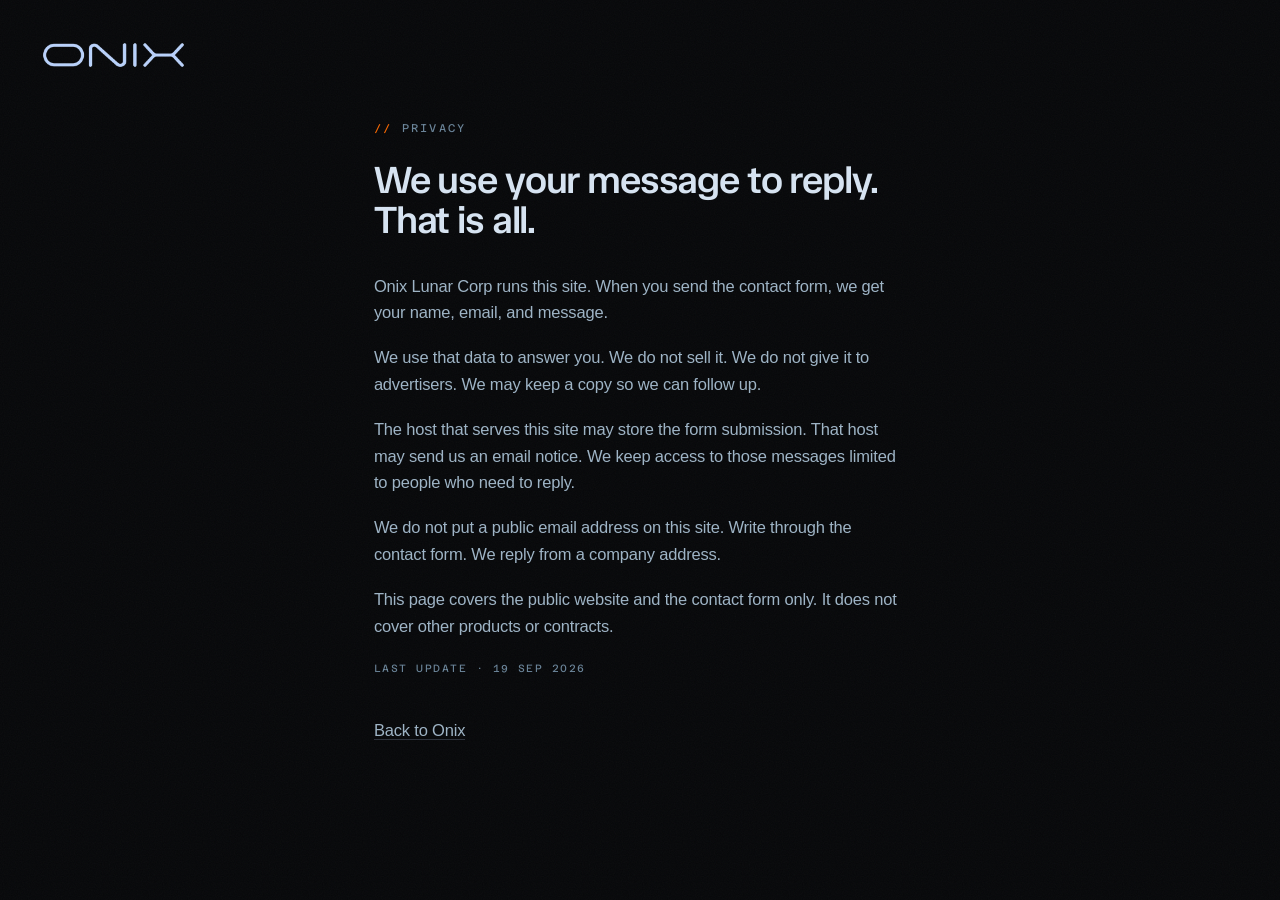
==== privacy.html @ 610a6900 "Initial Onix public site." ====
<!doctype html>
<html lang="en">
<head>
<meta charset="utf-8" />
<meta name="viewport" content="width=device-width, initial-scale=1" />
<title>Privacy — Onix Lunar Corp</title>
<meta name="description" content="How Onix Lunar Corp handles contact-form messages." />
<meta name="theme-color" content="#07080a" />
<link rel="icon" href="assets/favicon.svg" type="image/svg+xml" />
<link rel="icon" href="assets/favicon-32.png" type="image/png" sizes="32x32" />
<link rel="apple-touch-icon" href="assets/favicon-180.png" />
<link rel="preconnect" href="https://api.fontshare.com" />
<link rel="preconnect" href="https://cdn.fontshare.com" crossorigin />
<link rel="preconnect" href="https://fonts.googleapis.com" />
<link rel="preconnect" href="https://fonts.gstatic.com" crossorigin />
<link href="https://api.fontshare.com/v2/css?f[]=switzer@300,400&f[]=satoshi@400,500,700&display=swap" rel="stylesheet" />
<link href="https://fonts.googleapis.com/css2?family=Azeret+Mono:wght@400;500&family=TASA+Orbiter:wght@500;600;700&display=swap" rel="stylesheet" />
<link rel="stylesheet" href="styles.css" />
</head>
<body>

<div class="grain" aria-hidden="true"></div>

<a class="wordmark" href="index.html" aria-label="Onix Lunar Corp, home">
  <picture>
    <source type="image/webp" srcset="assets/onix-logo-header.webp" />
    <img class="wordmark-img" src="assets/onix-logo-header.png" width="470" height="96" alt="Onix" />
  </picture>
</a>

<main id="privacy" class="legal-page">
  <div class="legal-inner">
    <p class="section-index"><span>//</span> Privacy</p>
    <h1 class="section-title">We use your message to reply. That is all.</h1>

    <div class="legal-body">
      <p>
        Onix Lunar Corp runs this site. When you send the contact form, we get your name,
        email, and message.
      </p>
      <p>
        We use that data to answer you. We do not sell it. We do not give it to advertisers.
        We may keep a copy so we can follow up.
      </p>
      <p>
        The host that serves this site may store the form submission. That host may send us
        an email notice. We keep access to those messages limited to people who need to reply.
      </p>
      <p>
        We do not put a public email address on this site. Write through the contact form.
        We reply from a company address.
      </p>
      <p>
        This page covers the public website and the contact form only. It does not cover
        other products or contracts.
      </p>
      <p class="legal-updated">Last update · 19 Sep 2026</p>
    </div>

    <p class="legal-back">
      <a class="link-quiet" href="index.html">Back to Onix</a>
    </p>
  </div>
</main>

</body>
</html>
---- styles.css ----
/* Onix Lunar Corp — single-viewport landing */

:root {
  --bg: #07080a;
  --hair: rgba(188, 212, 255, 0.08);
  --hair-strong: rgba(188, 212, 255, 0.2);
  /* Icy blue stack — matches the lunar render / deck cools */
  --ink: #d7e4f2;
  --ink-dim: #9eb4c6;
  --ink-faint: #6a8499;
  --ice: #bcd4ff;
  --accent: #ff6a00;
  --sans: "Satoshi", "Avenir Next", "Segoe UI", sans-serif;
  --display: "TASA Orbiter", "Satoshi", sans-serif;
  --signal: "Switzer", "Satoshi", sans-serif;
  --mono: "Azeret Mono", ui-monospace, "Cascadia Mono", monospace;
  --gutter: clamp(18px, 3.5vw, 40px);
  --ease: cubic-bezier(0.16, 1, 0.3, 1);
}

*,
*::before,
*::after { box-sizing: border-box; }

html, body {
  height: 100%;
  margin: 0;
}

html {
  -webkit-text-size-adjust: 100%;
}

body.landing {
  overflow: hidden;
  background: var(--bg);
  color: var(--ink);
  font-family: var(--sans);
  font-size: 16.5px;
  font-weight: 400;
  line-height: 1.55;
  letter-spacing: -0.011em;
  font-feature-settings: "ss01" on, "ss03" on;
  -webkit-font-smoothing: antialiased;
  -moz-osx-font-smoothing: grayscale;
  text-rendering: optimizeLegibility;
}

img, svg { display: block; max-width: 100%; }
::selection { background: rgba(188, 212, 255, 0.22); color: #07080a; }
:focus-visible { outline: 1px solid var(--accent); outline-offset: 3px; }

.grain {
  position: fixed;
  inset: 0;
  z-index: 40;
  pointer-events: none;
  opacity: 0.038;
  background-image: url("data:image/svg+xml,%3Csvg xmlns='http://www.w3.org/2000/svg' width='160' height='160'%3E%3Cfilter id='n'%3E%3CfeTurbulence type='fractalNoise' baseFrequency='0.85' numOctaves='3' stitchTiles='stitch'/%3E%3C/filter%3E%3Crect width='160' height='160' filter='url(%23n)'/%3E%3C/svg%3E");
}

/* ── Logo — custom ONIX wordmark, far left ───────────────── */

.wordmark {
  position: fixed;
  top: var(--gutter);
  left: var(--gutter);
  z-index: 30;
  display: inline-flex;
  align-items: center;
  text-decoration: none;
  color: var(--ink);
}

.wordmark-img {
  display: block;
  height: clamp(22px, 2.6vw, 30px);
  width: auto;
  max-width: min(42vw, 220px);
}

/* ── Stage ───────────────────────────────────────────────── */

.stage {
  position: relative;
  display: flex;
  flex-direction: column;
  height: 100svh;
  height: 100dvh;
  isolation: isolate;
}

.hero-plate {
  position: absolute;
  inset: 0;
  z-index: -1;
}

.hero-plate img {
  width: 100%;
  height: 100%;
  object-fit: cover;
  object-position: 50% 42%;
}

.hero-plate::after {
  content: "";
  position: absolute;
  inset: 0;
  background:
    linear-gradient(to top, var(--bg) 0%, rgba(7, 8, 10, 0.72) 14%, rgba(7, 8, 10, 0.18) 48%, rgba(7, 8, 10, 0.38) 100%);
}

.dot-field {
  position: absolute;
  inset: 0;
  z-index: 0;
  pointer-events: none;
  opacity: 0.22;
  background-image: radial-gradient(circle, rgba(188, 212, 255, 0.55) 0.7px, transparent 0.8px);
  background-size: 28px 28px;
  background-position: 0 0;
  mask-image: radial-gradient(ellipse 70% 60% at 50% 45%, black 20%, transparent 75%);
  -webkit-mask-image: radial-gradient(ellipse 70% 60% at 50% 45%, black 20%, transparent 75%);
  animation: dot-breathe 9s ease-in-out infinite;
}

@keyframes dot-breathe {
  0%, 100% { opacity: 0.12; }
  50% { opacity: 0.28; }
}

.stage-copy {
  position: relative;
  z-index: 1;
  flex: 1;
  display: flex;
  flex-direction: column;
  align-items: center;
  justify-content: center;
  text-align: center;
  padding: calc(var(--gutter) + 48px) var(--gutter) 24px;
  animation: rise 0.9s var(--ease) both;
}

.stage-copy-inner {
  display: flex;
  flex-direction: column;
  align-items: center;
  width: fit-content;
  max-width: 100%;
}

.hero-title {
  margin: 0;
  font-family: var(--display);
  font-size: clamp(1.7rem, 4.6vw, 3.75rem);
  font-weight: 600;
  line-height: 1.08;
  letter-spacing: -0.02em;
  white-space: nowrap;
  color: var(--ink);
}

.hero-lede {
  /* width:0 / min-width:100% — wrap to title width; do not widen the block */
  margin: 22px 0 0;
  width: 0;
  min-width: 100%;
  font-family: var(--display);
  font-size: clamp(0.95rem, 1.15vw, 1.05rem);
  font-weight: 500;
  line-height: 1.55;
  color: var(--ink-dim);
  letter-spacing: -0.01em;
  animation: rise 0.9s var(--ease) 0.08s both;
}

.stage-copy .signal {
  margin-top: 36px;
  animation: rise 0.9s var(--ease) 0.16s both;
}

/* ── Metrics — single bottom row ─────────────────────────── */

.metrics {
  position: relative;
  z-index: 1;
  display: grid;
  grid-template-columns: repeat(4, minmax(0, 1fr));
  gap: 0;
  width: var(--band, min(720px, calc(100% - var(--gutter) * 2)));
  margin: 0 auto;
  padding: 0 0 calc(var(--gutter) + 4px);
  list-style: none;
  border-top: 1px solid var(--hair);
  animation: rise 0.9s var(--ease) 0.22s both;
}

.metrics li {
  min-width: 0;
  padding: 18px 14px 6px;
  border: 0;
  text-align: center;
}

.metrics li + li {
  border-left: 1px solid var(--hair);
}

.stat-label {
  display: block;
  font-family: var(--mono);
  font-size: 0.6rem;
  text-transform: uppercase;
  letter-spacing: 0.18em;
  color: var(--ink-faint);
}

.stat-value {
  display: block;
  margin-top: 8px;
  font-family: var(--display);
  font-size: clamp(1.4rem, 2.3vw, 1.95rem);
  font-weight: 600;
  letter-spacing: -0.03em;
  line-height: 1;
  font-variant-numeric: tabular-nums;
  color: var(--ice);
}

.stat-unit {
  display: block;
  margin-top: 7px;
  font-family: var(--mono);
  font-size: 0.6rem;
  text-transform: uppercase;
  letter-spacing: 0.14em;
  color: var(--ink-dim);
}

@keyframes rise {
  from { opacity: 0; transform: translateY(14px); }
  to { opacity: 1; transform: none; }
}

/* ── Signal CTA — crop marks, type only ──────────────────── */

.signal {
  --signal-line: 1px;
  --signal-ink: rgba(188, 212, 255, 0.55);
  position: relative;
  display: inline-flex;
  align-items: center;
  justify-content: center;
  margin: 0;
  padding: 18px 28px;
  border: 0;
  background: transparent;
  color: var(--ink);
  cursor: pointer;
}

.signal-frame {
  position: absolute;
  inset: 0;
  pointer-events: none;
}

.signal-frame .c {
  position: absolute;
  width: 11px;
  height: 11px;
  border-color: var(--signal-ink);
  border-style: solid;
  border-width: 0;
}

.signal-frame .tl { top: 0; left: 0; border-top-width: var(--signal-line); border-left-width: var(--signal-line); }
.signal-frame .tr { top: 0; right: 0; border-top-width: var(--signal-line); border-right-width: var(--signal-line); }
.signal-frame .bl { bottom: 0; left: 0; border-bottom-width: var(--signal-line); border-left-width: var(--signal-line); }
.signal-frame .br { bottom: 0; right: 0; border-bottom-width: var(--signal-line); border-right-width: var(--signal-line); }

/* Mid-edges: same 1px ink; length only changes */
.signal-frame .e {
  position: absolute;
  background: var(--signal-ink);
  transition: width 0.45s var(--ease), height 0.45s var(--ease);
}

.signal-frame .e.top,
.signal-frame .e.bottom {
  left: 50%;
  width: 0;
  height: var(--signal-line);
  transform: translateX(-50%);
}

.signal-frame .e.left,
.signal-frame .e.right {
  top: 50%;
  width: var(--signal-line);
  height: 0;
  transform: translateY(-50%);
}

.signal-frame .e.top { top: 0; }
.signal-frame .e.bottom { bottom: 0; }
.signal-frame .e.left { left: 0; }
.signal-frame .e.right { right: 0; }

.signal-label {
  position: relative;
  font-family: var(--signal);
  font-size: 0.82rem;
  font-weight: 300;
  letter-spacing: 0.22em;
  text-transform: uppercase;
  line-height: 1;
  color: var(--signal-ink);
  transition: color 0.3s var(--ease);
}

.signal:hover .signal-frame .e.top,
.signal:hover .signal-frame .e.bottom,
.signal:focus-visible .signal-frame .e.top,
.signal:focus-visible .signal-frame .e.bottom {
  width: calc(100% - 22px);
}

.signal:hover .signal-frame .e.left,
.signal:hover .signal-frame .e.right,
.signal:focus-visible .signal-frame .e.left,
.signal:focus-visible .signal-frame .e.right {
  height: calc(100% - 22px);
}

.signal:hover .signal-label,
.signal:focus-visible .signal-label {
  color: var(--ice);
}

.signal:focus-visible {
  outline: 1px solid var(--ice);
  outline-offset: 6px;
}

/* Form submit — quiet ice outline, shared system */
.button {
  display: inline-flex;
  align-items: center;
  gap: 11px;
  padding: 12px 20px;
  border: 1px solid rgba(188, 212, 255, 0.28);
  border-radius: 2px;
  background: rgba(188, 212, 255, 0.04);
  color: var(--ink);
  font-family: var(--sans);
  font-size: 0.9rem;
  font-weight: 500;
  letter-spacing: 0.02em;
  text-decoration: none;
  cursor: pointer;
  box-shadow: none;
  transition: color 0.3s var(--ease), border-color 0.3s var(--ease), background 0.3s var(--ease);
}

.button svg {
  width: 14px;
  height: 14px;
  fill: none;
  stroke: currentColor;
  stroke-width: 1.5;
  stroke-linecap: round;
  stroke-linejoin: round;
  transition: transform 0.35s var(--ease);
}

.button:hover {
  color: var(--ice);
  border-color: rgba(188, 212, 255, 0.55);
  background: rgba(188, 212, 255, 0.08);
  filter: none;
}

.button:hover svg { transform: translateX(3px); }
.button[disabled] { opacity: 0.55; cursor: default; }
.button-wide { width: 100%; justify-content: center; margin-top: 8px; }

/* ── Modal ───────────────────────────────────────────────── */

.modal[hidden] { display: none; }

.modal {
  position: fixed;
  inset: 0;
  z-index: 50;
  display: grid;
  place-items: center;
  padding: var(--gutter);
}

.modal-backdrop {
  position: absolute;
  inset: 0;
  border: 0;
  background: rgba(4, 5, 7, 0.72);
  backdrop-filter: blur(8px);
  cursor: pointer;
}

.modal-panel {
  position: relative;
  z-index: 1;
  width: min(420px, 100%);
  padding: 32px 28px 26px;
  background: #0c0e12;
  border: 1px solid var(--hair-strong);
  border-radius: 3px;
  box-shadow: 0 30px 80px rgba(0, 0, 0, 0.55);
  animation: modal-in 0.45s var(--ease);
}

@keyframes modal-in {
  from { opacity: 0; transform: translateY(10px) scale(0.98); }
  to { opacity: 1; transform: none; }
}

.modal-close {
  position: absolute;
  top: 14px;
  right: 14px;
  width: 32px;
  height: 32px;
  display: grid;
  place-items: center;
  border: 0;
  background: transparent;
  color: var(--ink-dim);
  cursor: pointer;
}

.modal-close svg {
  width: 14px;
  height: 14px;
  fill: none;
  stroke: currentColor;
  stroke-width: 1.6;
  stroke-linecap: round;
}

.modal-close:hover { color: var(--ink); }

.modal-panel h2 {
  margin: 0 28px 22px 0;
  font-size: 1.35rem;
  font-weight: 700;
  letter-spacing: -0.03em;
}

.hp { position: absolute; left: -9999px; }

.field { margin-bottom: 22px; }

.field label {
  display: block;
  margin-bottom: 8px;
  font-family: var(--mono);
  font-size: 0.64rem;
  text-transform: uppercase;
  letter-spacing: 0.18em;
  color: var(--ink-faint);
  transition: color 0.3s var(--ease);
}

.field:focus-within label { color: var(--accent); }

.field input,
.field textarea {
  width: 100%;
  padding: 8px 2px;
  border: 0;
  border-bottom: 1px solid var(--hair-strong);
  background: transparent;
  color: var(--ink);
  font-family: var(--sans);
  font-size: 1rem;
  line-height: 1.5;
  caret-color: var(--accent);
  border-radius: 0;
  transition: border-color 0.3s var(--ease);
}

.field textarea { resize: vertical; min-height: 72px; }

.field input:focus,
.field textarea:focus {
  outline: none;
  border-bottom-color: var(--accent);
}

.field input::placeholder,
.field textarea::placeholder { color: var(--ink-faint); }

.field input[aria-invalid="true"],
.field textarea[aria-invalid="true"] { border-bottom-color: #e0553c; }

.form-note {
  margin: 16px 0 0;
  font-family: var(--mono);
  font-size: 0.64rem;
  text-transform: uppercase;
  letter-spacing: 0.12em;
  color: var(--ink-faint);
}

.form-note a {
  color: var(--ink-dim);
  text-decoration: none;
  border-bottom: 1px solid var(--hair-strong);
}

.form-note a:hover { color: var(--ink); border-bottom-color: var(--accent); }
.form-note.is-error { color: #e0553c; }
.form-note.is-done { color: var(--accent); }

body.modal-open { overflow: hidden; }

/* ── Narrow ──────────────────────────────────────────────── */

@media (max-width: 820px) {
  .hero-title {
    white-space: normal;
    text-wrap: balance;
    font-size: clamp(1.55rem, 7vw, 2.2rem);
    max-width: 14ch;
  }

  .stage-copy-inner {
    width: min(100%, 22rem);
  }

  .metrics {
    grid-template-columns: repeat(2, minmax(0, 1fr));
  }

  .metrics li:nth-child(3) {
    border-left: 0;
  }

  .metrics li:nth-child(n + 3) {
    border-top: 1px solid var(--hair);
  }

  .hero-plate img { object-position: 28% 55%; }
}

@media (max-width: 480px) {
  .stage-copy { padding-top: calc(var(--gutter) + 48px); }
  .hero-lede { font-size: 0.95rem; }
  .stat-value { font-size: 1.4rem; }
}

@media (prefers-reduced-motion: reduce) {
  .modal-panel,
  .stage-copy,
  .hero-lede,
  .stage-copy .signal,
  .metrics { animation: none; }
  .dot-field {
    animation: none;
    opacity: 0.18;
  }
  .button, .button svg,
  .signal-frame .e, .signal-label { transition: none; }
}

/* ── Privacy page ────────────────────────────────────────── */

body:not(.landing) {
  overflow: auto;
  background: var(--bg);
  color: var(--ink);
  font-family: var(--sans);
  font-size: 16.5px;
  line-height: 1.62;
  letter-spacing: -0.011em;
  -webkit-font-smoothing: antialiased;
}

body:not(.landing) .wordmark {
  position: fixed;
  top: var(--gutter);
  left: var(--gutter);
}

.legal-page {
  padding: 120px var(--gutter) 80px;
  min-height: 100svh;
}

.legal-inner { max-width: 58ch; margin: 0 auto; }

.section-index {
  margin: 0 0 22px;
  font-family: var(--mono);
  font-size: 0.7rem;
  text-transform: uppercase;
  letter-spacing: 0.2em;
  color: var(--ink-faint);
}

.section-index span { color: var(--accent); }

.section-title {
  margin: 0;
  font-family: var(--display);
  font-size: clamp(1.7rem, 3.2vw, 2.4rem);
  font-weight: 600;
  letter-spacing: -0.03em;
  line-height: 1.05;
}

.legal-body { margin-top: 32px; }

.legal-body p {
  margin: 0 0 1.1em;
  color: var(--ink-dim);
}

.legal-updated {
  margin-top: 2em !important;
  font-family: var(--mono);
  font-size: 0.66rem !important;
  text-transform: uppercase;
  letter-spacing: 0.14em;
  color: var(--ink-faint) !important;
}

.legal-back { margin-top: 40px; }

.link-quiet {
  color: var(--ink-dim);
  text-decoration: none;
  border-bottom: 1px solid var(--hair-strong);
}

.link-quiet:hover { color: var(--ink); border-bottom-color: var(--accent); }

.site-footer {
  padding: 28px var(--gutter) 40px;
  border-top: 1px solid var(--hair);
}

.footer-inner {
  display: flex;
  align-items: center;
  justify-content: space-between;
  gap: 16px;
  max-width: 1100px;
  margin: 0 auto;
}

.wordmark-small .wordmark-img { height: 18px; }

body:not(.landing) .wordmark-small {
  position: static;
}

.footer-note {
  margin: 0;
  font-family: var(--mono);
  font-size: 0.64rem;
  text-transform: uppercase;
  letter-spacing: 0.12em;
  color: var(--ink-faint);
}

.footer-note a {
  color: var(--ink-dim);
  text-decoration: none;
}

.footer-note a:hover { color: var(--ink); }

.site-header { display: none; }
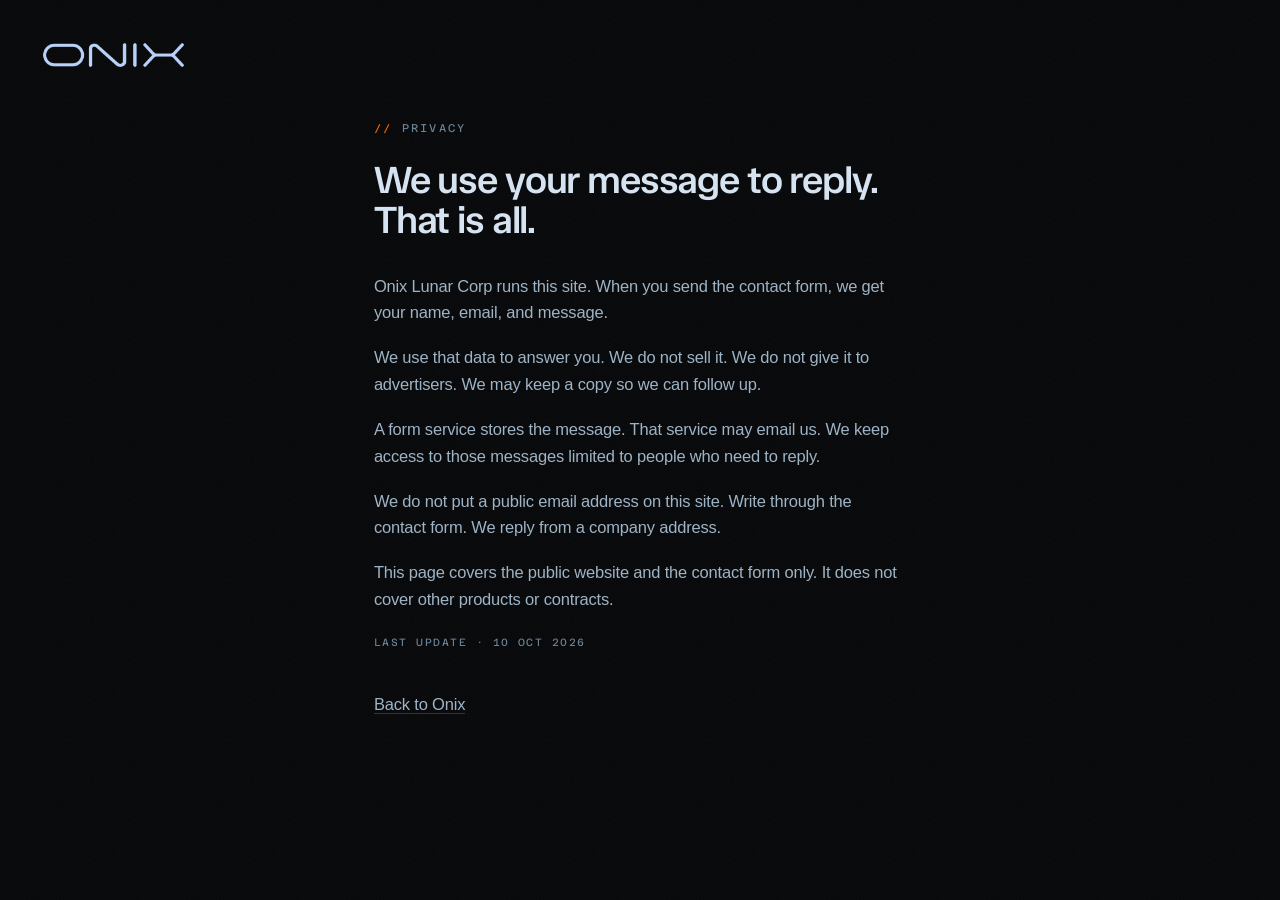
==== commit 958e1111: "Send the contact form through Formspree on GitHub Pages. Co-authored-by: Cursor <cursoragent@cursor." ====
--- a/privacy.html
+++ b/privacy.html
@@ -43,8 +43,8 @@
         We may keep a copy so we can follow up.
       </p>
       <p>
-        The host that serves this site may store the form submission. That host may send us
-        an email notice. We keep access to those messages limited to people who need to reply.
+        A form service stores the message. That service may email us. We keep access to those
+        messages limited to people who need to reply.
       </p>
       <p>
         We do not put a public email address on this site. Write through the contact form.
@@ -54,7 +54,7 @@
         This page covers the public website and the contact form only. It does not cover
         other products or contracts.
       </p>
-      <p class="legal-updated">Last update · 19 Sep 2026</p>
+      <p class="legal-updated">Last update · 10 Oct 2026</p>
     </div>
 
     <p class="legal-back">
--- a/styles.css
+++ b/styles.css
@@ -214,7 +214,7 @@
   font-size: 0.6rem;
   text-transform: uppercase;
   letter-spacing: 0.18em;
-  color: var(--ink-faint);
+  color: var(--ice);
 }
 
 .stat-value {
@@ -226,7 +226,7 @@
   letter-spacing: -0.03em;
   line-height: 1;
   font-variant-numeric: tabular-nums;
-  color: var(--ice);
+  color: #ffffff;
 }
 
 .stat-unit {
@@ -236,7 +236,7 @@
   font-size: 0.6rem;
   text-transform: uppercase;
   letter-spacing: 0.14em;
-  color: var(--ink-dim);
+  color: var(--ice);
 }
 
 @keyframes rise {
@@ -248,7 +248,11 @@
 
 .signal {
   --signal-line: 1px;
+  --signal-corner: 11px;
+  --signal-overlap: 1px;
+  --signal-mid: calc(100% - 2 * (var(--signal-corner) - var(--signal-overlap)));
   --signal-ink: rgba(188, 212, 255, 0.55);
+  --signal-stroke: #bcd4ff;
   position: relative;
   display: inline-flex;
   align-items: center;
@@ -265,49 +269,94 @@
   position: absolute;
   inset: 0;
   pointer-events: none;
-}
-
-.signal-frame .c {
+  opacity: 0.55;
+}
+
+/*
+  Corner ticks and mid-edges share the SAME top/left formulas.
+  Bottom horizontal tick and .e.bottom both use top: calc(100% - 1px).
+*/
+.signal-frame .tick {
   position: absolute;
-  width: 11px;
-  height: 11px;
-  border-color: var(--signal-ink);
-  border-style: solid;
-  border-width: 0;
-}
-
-.signal-frame .tl { top: 0; left: 0; border-top-width: var(--signal-line); border-left-width: var(--signal-line); }
-.signal-frame .tr { top: 0; right: 0; border-top-width: var(--signal-line); border-right-width: var(--signal-line); }
-.signal-frame .bl { bottom: 0; left: 0; border-bottom-width: var(--signal-line); border-left-width: var(--signal-line); }
-.signal-frame .br { bottom: 0; right: 0; border-bottom-width: var(--signal-line); border-right-width: var(--signal-line); }
-
-/* Mid-edges: same 1px ink; length only changes */
+  background: var(--signal-stroke);
+}
+
+.signal-frame .tick.ht {
+  width: var(--signal-corner);
+  height: var(--signal-line);
+}
+
+.signal-frame .tick.vt {
+  width: var(--signal-line);
+  height: var(--signal-corner);
+}
+
+.signal-frame .tick.ht.tl { top: 0; left: 0; }
+.signal-frame .tick.vt.tl { top: 0; left: 0; }
+
+.signal-frame .tick.ht.tr {
+  top: 0;
+  left: calc(100% - var(--signal-corner));
+}
+.signal-frame .tick.vt.tr {
+  top: 0;
+  left: calc(100% - var(--signal-line));
+}
+
+.signal-frame .tick.ht.bl {
+  top: calc(100% - var(--signal-line));
+  left: 0;
+}
+.signal-frame .tick.vt.bl {
+  top: calc(100% - var(--signal-corner));
+  left: 0;
+}
+
+.signal-frame .tick.ht.br {
+  top: calc(100% - var(--signal-line));
+  left: calc(100% - var(--signal-corner));
+}
+.signal-frame .tick.vt.br {
+  top: calc(100% - var(--signal-corner));
+  left: calc(100% - var(--signal-line));
+}
+
+/* Mid-edges: grow clockwise; overlap ticks by 1px. No scale on bottom/top Y. */
 .signal-frame .e {
   position: absolute;
-  background: var(--signal-ink);
+  background: var(--signal-stroke);
   transition: width 0.45s var(--ease), height 0.45s var(--ease);
 }
 
-.signal-frame .e.top,
-.signal-frame .e.bottom {
-  left: 50%;
+.signal-frame .e.top {
+  top: 0; /* same as .tick.ht.tl / .tr */
+  left: calc(var(--signal-corner) - var(--signal-overlap));
+  height: var(--signal-line);
   width: 0;
-  height: var(--signal-line);
-  transform: translateX(-50%);
-}
-
-.signal-frame .e.left,
+}
+
 .signal-frame .e.right {
-  top: 50%;
+  top: calc(var(--signal-corner) - var(--signal-overlap));
+  left: calc(100% - var(--signal-line)); /* same as .tick.vt.tr */
   width: var(--signal-line);
   height: 0;
-  transform: translateY(-50%);
-}
-
-.signal-frame .e.top { top: 0; }
-.signal-frame .e.bottom { bottom: 0; }
-.signal-frame .e.left { left: 0; }
-.signal-frame .e.right { right: 0; }
+}
+
+.signal-frame .e.bottom {
+  top: calc(100% - var(--signal-line)); /* same as .tick.ht.bl / .br */
+  right: calc(var(--signal-corner) - var(--signal-overlap));
+  left: auto;
+  height: var(--signal-line);
+  width: 0;
+}
+
+.signal-frame .e.left {
+  left: 0; /* same as .tick.vt.tl / .bl */
+  bottom: calc(var(--signal-corner) - var(--signal-overlap));
+  top: auto;
+  width: var(--signal-line);
+  height: 0;
+}
 
 .signal-label {
   position: relative;
@@ -322,17 +371,17 @@
 }
 
 .signal:hover .signal-frame .e.top,
+.signal:focus-visible .signal-frame .e.top,
 .signal:hover .signal-frame .e.bottom,
-.signal:focus-visible .signal-frame .e.top,
 .signal:focus-visible .signal-frame .e.bottom {
-  width: calc(100% - 22px);
-}
-
+  width: var(--signal-mid);
+}
+
+.signal:hover .signal-frame .e.right,
+.signal:focus-visible .signal-frame .e.right,
 .signal:hover .signal-frame .e.left,
-.signal:hover .signal-frame .e.right,
-.signal:focus-visible .signal-frame .e.left,
-.signal:focus-visible .signal-frame .e.right {
-  height: calc(100% - 22px);
+.signal:focus-visible .signal-frame .e.left {
+  height: var(--signal-mid);
 }
 
 .signal:hover .signal-label,
@@ -551,8 +600,64 @@
   .metrics li:nth-child(n + 3) {
     border-top: 1px solid var(--hair);
   }
-
-  .hero-plate img { object-position: 28% 55%; }
+}
+
+/* Portrait phones: wide hero is cropped hard — keep Earth + barrel in frame. */
+@media (orientation: portrait) and (max-width: 820px) {
+  .hero-plate img {
+    object-position: 42% 36%;
+  }
+
+  .hero-plate::after {
+    background:
+      linear-gradient(to top, var(--bg) 0%, rgba(7, 8, 10, 0.78) 16%, rgba(7, 8, 10, 0.28) 48%, rgba(7, 8, 10, 0.42) 100%);
+  }
+
+  .stage-copy {
+    padding-top: calc(var(--gutter) + 64px);
+    padding-bottom: 12px;
+  }
+}
+
+/* Phone landscape: short viewport — tighten stack so copy + metrics fit. */
+@media (orientation: landscape) and (max-height: 480px) {
+  .hero-plate img {
+    object-position: 50% 40%;
+  }
+
+  .stage-copy {
+    padding-top: calc(var(--gutter) + 36px);
+    padding-bottom: 8px;
+  }
+
+  .hero-lede {
+    margin-top: 12px;
+    display: -webkit-box;
+    -webkit-line-clamp: 3;
+    -webkit-box-orient: vertical;
+    overflow: hidden;
+  }
+
+  .stage-copy .signal {
+    margin-top: 18px;
+  }
+
+  .metrics {
+    grid-template-columns: repeat(4, minmax(0, 1fr));
+    padding-bottom: 8px;
+  }
+
+  .metrics li:nth-child(n + 3) {
+    border-top: 0;
+  }
+
+  .metrics li:nth-child(3) {
+    border-left: 1px solid var(--hair);
+  }
+
+  .stat-value {
+    font-size: 1.15rem;
+  }
 }
 
 @media (max-width: 480px) {
